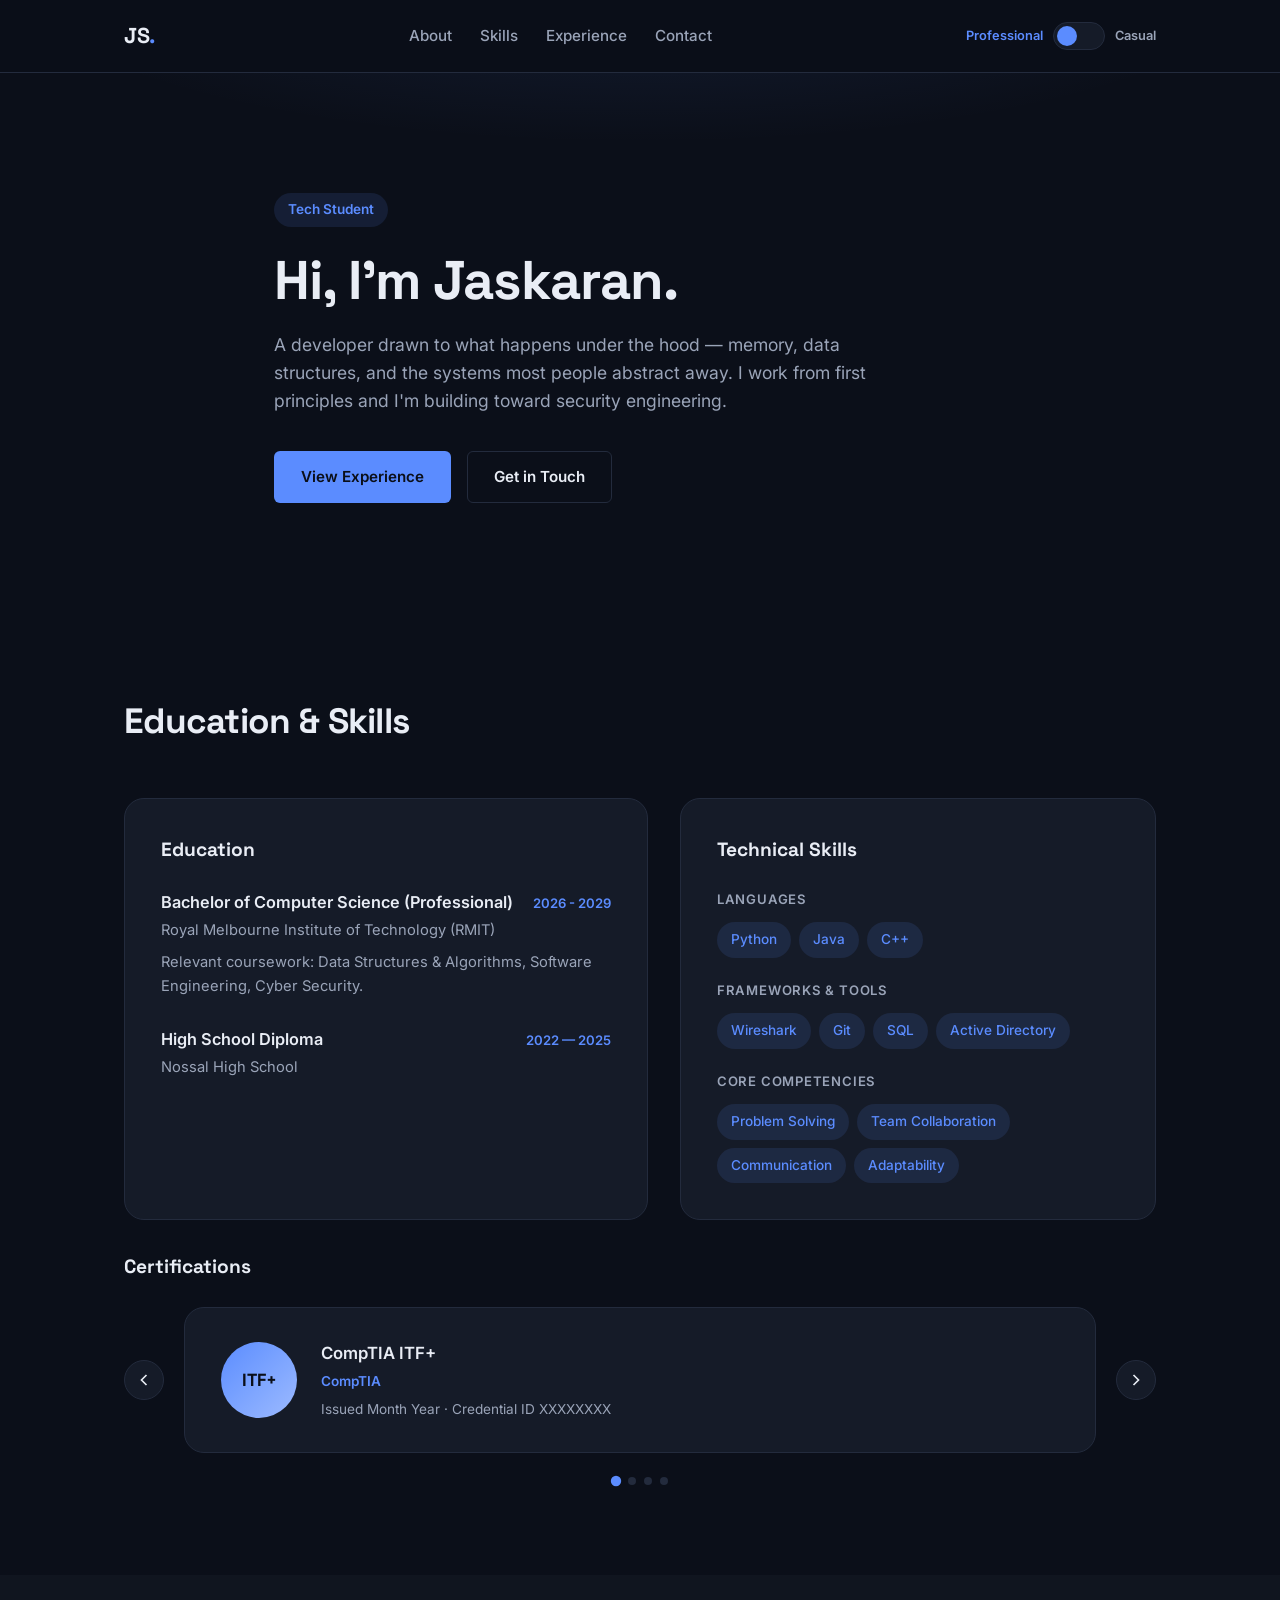
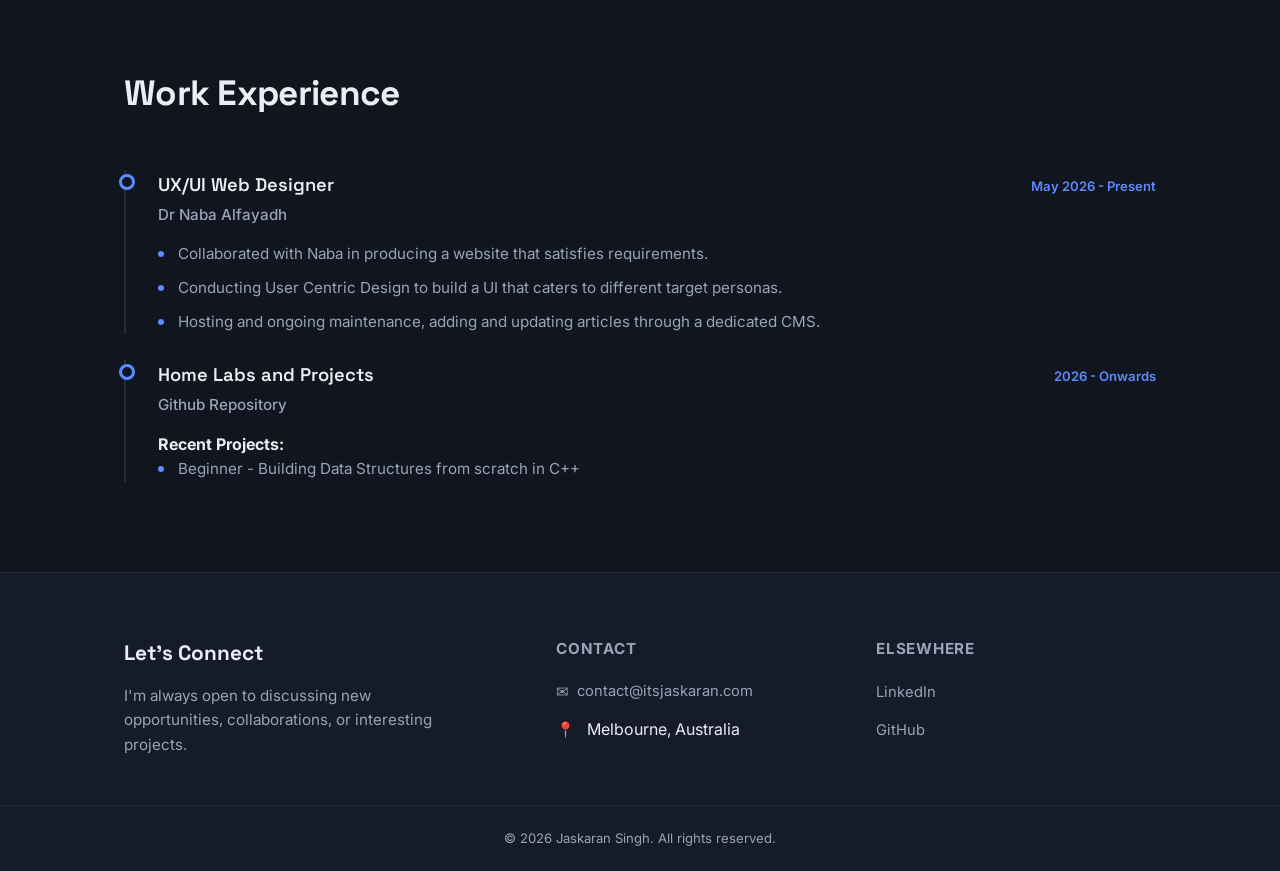
==== index.html @ 4f008334 "Snapshot personalized site content before WordPress/GitHub Pages work Co-Authored-By: Claude Sonnet " ====
<!DOCTYPE html>
<html lang="en">
<head>
  <meta charset="UTF-8" />
  <meta name="viewport" content="width=device-width, initial-scale=1.0" />
  <title>Jaskaran Singh — Resume</title>
  <meta name="description" content="Personal resume website of Jaskaran Singh" />
  <link rel="preconnect" href="https://fonts.googleapis.com" />
  <link href="https://fonts.googleapis.com/css2?family=Space+Grotesk:wght@400;500;600;700&family=Inter:wght@400;500;600;700&display=swap" rel="stylesheet" />
  <link rel="stylesheet" href="styles.css" />
</head>
<body>

  <!-- ===== Header / Nav ===== -->
  <header class="site-header">
    <div class="container header-inner">
      <a href="#top" class="logo">JS<span class="logo-dot">.</span></a>

      <nav class="nav" aria-label="Primary">
        <a href="#about">About</a>
        <a href="#skills">Skills</a>
        <a href="#experience">Experience</a>
        <a href="#contact">Contact</a>
      </nav>

      <a href="casual/index.html" class="site-switch" aria-label="Visit the casual site">
        <span class="site-switch-label">Professional</span>
        <span class="site-switch-visual" aria-hidden="true">
          <span class="site-switch-thumb"></span>
        </span>
        <span class="site-switch-label site-switch-label--muted">Casual</span>
      </a>
    </div>
  </header>

  <!-- Playful nudge toward the casual site switch, only visible at the very top of the page -->
  <a href="casual/index.html" class="top-hint" data-scroll-hint>
    <span class="top-hint-text">(To see what I'm like when I'm not wearing a shirt and tie)</span>
    <svg class="top-hint-arrow" viewBox="0 0 110 80" fill="none" xmlns="http://www.w3.org/2000/svg" aria-hidden="true">
      <path d="M6 70 C 20 72, 34 34, 60 20 C 74 12, 84 10, 100 8" stroke="currentColor" stroke-width="2.5" stroke-linecap="round" stroke-dasharray="1.5 8"/>
      <path d="M84 4 L102 8 L92 24" stroke="currentColor" stroke-width="2.5" stroke-linecap="round" stroke-linejoin="round"/>
    </svg>
  </a>

  <!-- ===== Landing / About Me ===== -->
  <section id="top" class="hero">
    <div class="container hero-inner">
      <p class="eyebrow">Tech Student</p>

      <h1 class="hero-title">Hi, I'm Jaskaran.</h1>

      <p class="hero-subtitle">
        A developer drawn to what happens under the hood — memory, data structures, and the systems most people abstract away. I work from first principles and I'm building toward security engineering.
      </p>

      <div class="hero-actions">
        <a href="#experience" class="btn btn-primary">View Experience</a>
        <a href="#contact" class="btn btn-secondary">Get in Touch</a>
      </div>
    </div>
  </section>

  <!-- ===== Education & Skills ===== -->
  <section id="skills" class="section">
    <div class="container">
      <h2 class="section-title">Education &amp; Skills</h2>

      <div class="edu-skills-grid">
        <!-- Education -->
        <div class="edu-card">
          <h3>Education</h3>

          <div class="edu-item">
            <div class="edu-item-header">
              <h4>Bachelor of Computer Science (Professional)</h4>
              <span class="edu-date">2026 - 2029</span>
            </div>
            <p class="edu-school">Royal Melbourne Institute of Technology (RMIT)</p>
            <p class="edu-desc">
              Relevant coursework: Data Structures & Algorithms, Software Engineering, Cyber Security.
            </p>
          </div>

          <div class="edu-item">
            <div class="edu-item-header">
              <h4>High School Diploma</h4>
              <span class="edu-date">2022 — 2025</span>
            </div>
            <p class="edu-school">Nossal High School</p>
          </div>
        </div>

        <!-- Skills -->
        <div class="skills-card">
          <h3>Technical Skills</h3>

          <div class="skills-group">
            <p class="skills-group-title">Languages</p>
            <div class="tag-list">
              <span class="tag">Python</span>
              <span class="tag">Java</span>
              <span class="tag">C++</span>
            </div>
          </div>

          <div class="skills-group">
            <p class="skills-group-title">Frameworks & Tools</p>
            <div class="tag-list">
              <span class="tag">Wireshark</span>
              <span class="tag">Git</span>
              <span class="tag">SQL</span>
              <span class="tag">Active Directory</span>
            </div>
          </div>

          <div class="skills-group">
            <p class="skills-group-title">Core Competencies</p>
            <div class="tag-list">
              <span class="tag">Problem Solving</span>
              <span class="tag">Team Collaboration</span>
              <span class="tag">Communication</span>
              <span class="tag">Adaptability</span>
            </div>
          </div>
        </div>
      </div>

      <!-- Certifications slideshow -->
      <div class="cert-block">
        <h3 class="cert-heading">Certifications</h3>

        <div class="cert-carousel" data-carousel>
          <button type="button" class="cert-nav cert-nav--prev" data-carousel-prev aria-label="Previous certification">
            <svg viewBox="0 0 24 24" width="20" height="20" fill="none" stroke="currentColor" stroke-width="2"><path d="M15 18l-6-6 6-6"/></svg>
          </button>

          <div class="cert-viewport">
            <ul class="cert-track" data-carousel-track>

              <!-- IT FUNDAMENTALS + -->
              <li class="cert-slide">
                <div class="cert-card">
                  <div class="cert-badge">ITF+</div>
                  <div class="cert-info">
                    <h4>CompTIA ITF+</h4>
                    <p class="cert-issuer">CompTIA</p>
                    <p class="cert-meta">Issued <span>Month Year</span> · Credential ID <span>XXXXXXXX</span></p>
                  </div>
                </div>
              </li>

              <!-- A + -->
              <li class="cert-slide">
                <div class="cert-card">
                  <div class="cert-badge">A+</div>
                  <div class="cert-info">
                    <h4>CompTIA A+ COMING SOON!</h4>
                    <p class="cert-issuer">CompTIA</p>
                    <p class="cert-meta">Issued <span>Month Year</span> · Credential ID <span>XXXXXXXX</span></p>
                  </div>
                </div>
              </li>

              <!-- Network + -->
              <li class="cert-slide">
                <div class="cert-card">
                  <div class="cert-badge">Net+</div>
                  <div class="cert-info">
                    <h4>CompTIA Network+ COMING SOON!</h4>
                    <p class="cert-issuer">CompTIA</p>
                    <p class="cert-meta">Issued <span>Month Year</span> · Credential ID <span>XXXXXXXX</span></p>
                  </div>
                </div>
              </li>

              <!-- Security + -->
              <li class="cert-slide">
                <div class="cert-card">
                  <div class="cert-badge">Sec+</div>
                  <div class="cert-info">
                    <h4>CompTIA Security+ COMING SOON!</h4>
                    <p class="cert-issuer">CompTIA</p>
                    <p class="cert-meta">Issued <span>Month Year</span> · Credential ID <span>XXXXXXXX</span></p>
                  </div>
                </div>
              </li>
            </ul>
          </div>

          <button type="button" class="cert-nav cert-nav--next" data-carousel-next aria-label="Next certification">
            <svg viewBox="0 0 24 24" width="20" height="20" fill="none" stroke="currentColor" stroke-width="2"><path d="M9 18l6-6-6-6"/></svg>
          </button>
        </div>

        <div class="cert-dots" data-carousel-dots></div>
      </div>
    </div>
  </section>

  <!-- ===== Work Experience ===== -->
  <section id="experience" class="section section-alt">
    <div class="container">
      <h2 class="section-title">Work Experience</h2>

      <div class="timeline">
        <div class="timeline-item">
          <div class="timeline-dot"></div>
          <div class="timeline-content">
            <div class="timeline-header">
              <h3>UX/UI Web Designer</h3>
              <span class="timeline-date">May 2026 - Present</span>
            </div>
            <p class="timeline-company">Dr Naba Alfayadh</p>
            <ul class="timeline-list">
              <li>Collaborated with Naba in producing a website that satisfies requirements.</li>
              <li>Conducting User Centric Design to build a UI that caters to different target personas.</li>
              <li>Hosting and ongoing maintenance, adding and updating articles through a dedicated CMS.</li>
            </ul>
          </div>
        </div>
      </div>

      <br>

        <div class="timeline">
          <div class="timeline-item">
            <div class="timeline-dot"></div>
            <div class="timeline-content">
              <div class="timeline-header">
                <h3>Home Labs and Projects</h3>
                <span class="timeline-date">2026 - Onwards</span>
              </div>
              <p class="timeline-company">Github Repository</p>
              <h4>Recent Projects:</h4>
              <ul class="timeline-list">
                <li>Beginner - Building Data Structures from scratch in C++</li>
              </ul>
            </div>
          </div>

      </div>
    </div>
  </section>

  <!-- ===== Footer / Contact ===== -->
  <footer id="contact" class="site-footer">
    <div class="container footer-inner">
      <div class="footer-col">
        <h3>Let's Connect</h3>
        <p>I'm always open to discussing new opportunities, collaborations, or interesting projects.</p>
      </div>

      <div class="footer-col">
        <h4>Contact</h4>
        <ul class="footer-links">
          <li>
            <a href="mailto:contact@itsjaskaran.com">
              <span class="icon" aria-hidden="true">✉</span> contact@itsjaskaran.com
            </a>
          </li>
          <li>
            <span class="icon" aria-hidden="true">📍</span> Melbourne, Australia
          </li>
        </ul>
      </div>

      <div class="footer-col">
        <h4>Elsewhere</h4>
        <ul class="footer-links">
          <li><a href="https://www.linkedin.com/in/jaskaran-singh-013088393/" target="_blank" rel="noopener noreferrer">LinkedIn</a></li>
          <li><a href="https://github.com/Banana912" target="_blank" rel="noopener noreferrer">GitHub</a></li>
        </ul>
      </div>
    </div>

    <div class="footer-bottom">
      <div class="container">
        <p>&copy; <span id="year"></span> Jaskaran Singh. All rights reserved.</p>
      </div>
    </div>
  </footer>

  <script src="script.js"></script>
</body>
</html>
---- styles.css ----
/* ==========================================================================
   Reset & base
   ========================================================================== */
*, *::before, *::after { box-sizing: border-box; }
html { scroll-behavior: smooth; }
body, h1, h2, h3, h4, p, ul { margin: 0; padding: 0; }
ul { list-style: none; }
a { text-decoration: none; color: inherit; }
img { max-width: 100%; display: block; }
button { font: inherit; cursor: pointer; }

/* ==========================================================================
   Theme tokens — professional site
   ========================================================================== */
:root {
  --font-heading: 'Space Grotesk', sans-serif;
  --font-body: 'Inter', sans-serif;

  --bg: #0b0f19;
  --bg-alt: #10151f;
  --surface: #151b28;
  --border: #232b3d;

  --text: #e9edf5;
  --text-muted: #9aa4b8;

  --accent: #5b8cff;
  --accent-soft: rgba(91, 140, 255, 0.12);
  --accent-contrast: #0b0f19;

  --radius-sm: 6px;
  --radius-md: 12px;
  --radius-lg: 20px;

  --shadow: 0 10px 30px rgba(0, 0, 0, 0.35);
  --transition: 400ms cubic-bezier(0.65, 0, 0.35, 1);
}

body {
  background: var(--bg);
  color: var(--text);
  font-family: var(--font-body);
  line-height: 1.6;
  -webkit-font-smoothing: antialiased;
}

.container {
  width: 100%;
  max-width: 1080px;
  margin: 0 auto;
  padding: 0 24px;
}

/* ==========================================================================
   Header
   ========================================================================== */
.site-header {
  position: sticky;
  top: 0;
  z-index: 100;
  background: color-mix(in srgb, var(--bg) 85%, transparent);
  backdrop-filter: blur(10px);
  border-bottom: 1px solid var(--border);
  transition: background var(--transition), border-color var(--transition);
}

.header-inner {
  display: flex;
  align-items: center;
  justify-content: space-between;
  height: 72px;
  gap: 24px;
}

.logo {
  font-family: var(--font-heading);
  font-weight: 700;
  font-size: 1.35rem;
  letter-spacing: -0.02em;
}

.logo-dot { color: var(--accent); }

.nav {
  display: flex;
  gap: 28px;
  font-weight: 500;
  font-size: 0.95rem;
}

.nav a {
  color: var(--text-muted);
  position: relative;
  padding: 6px 0;
  transition: color var(--transition);
}

.nav a:hover { color: var(--text); }

.nav a::after {
  content: "";
  position: absolute;
  left: 0;
  bottom: 0;
  width: 0;
  height: 2px;
  background: var(--accent);
  transition: width 250ms ease;
}

.nav a:hover::after { width: 100%; }

/* ---- Site switch (links out to the casual site) --------------------- */
.site-switch {
  display: flex;
  align-items: center;
  gap: 10px;
  flex-shrink: 0;
}

.site-switch-label {
  font-size: 0.8rem;
  font-weight: 600;
  color: var(--accent);
  white-space: nowrap;
}

.site-switch-label--muted { color: var(--text-muted); }

.site-switch-visual {
  position: relative;
  width: 52px;
  height: 28px;
  border-radius: 999px;
  border: 1px solid var(--border);
  background: var(--surface);
  padding: 3px;
  transition: background 200ms ease, border-color 200ms ease;
}

.site-switch:hover .site-switch-visual { border-color: var(--accent); }

.site-switch-thumb {
  display: block;
  width: 20px;
  height: 20px;
  border-radius: 50%;
  background: var(--accent);
  transition: transform 200ms ease;
}

.site-switch:hover .site-switch-thumb { transform: translateX(4px); }

/* ---- Top-of-page hint (nudges toward the casual site switch) -------- */
.top-hint {
  position: fixed;
  top: 84px;
  left: 65%;
  z-index: 101;
  display: flex;
  align-items: flex-end;
  gap: 8px;
  transform: translate(-42%, -10px);
  color: var(--accent);
  opacity: 0;
  pointer-events: none;
  transition: opacity 300ms ease, transform 300ms ease;
}

.top-hint.is-visible {
  opacity: 1;
  transform: translate(-42%, 0);
  pointer-events: auto;
}

.top-hint-text {
  font-family: var(--font-heading);
  font-style: italic;
  font-weight: 500;
  font-size: 0.85rem;
  line-height: 1.3;
  max-width: 190px;
  color: var(--accent);
  transform: rotate(-2deg);
  transition: color 200ms ease;
}

.top-hint-arrow {
  width: 84px;
  height: 60px;
  flex-shrink: 0;
  color: var(--accent);
  transition: color 200ms ease;
}

.top-hint:hover .top-hint-text,
.top-hint:hover .top-hint-arrow { color: var(--text); }

@media (max-width: 900px) {
  .top-hint { display: none; }
}

/* ==========================================================================
   Hero / About Me
   ========================================================================== */
.hero {
  padding: 120px 0 100px;
  position: relative;
  overflow: hidden;
}

.hero::before {
  content: "";
  position: absolute;
  inset: -20% -10% auto -10%;
  height: 420px;
  background: radial-gradient(60% 60% at 50% 0%, var(--accent-soft), transparent 70%);
  pointer-events: none;
  transition: background var(--transition);
}

.hero-inner {
  position: relative;
  max-width: 780px;
}

.eyebrow {
  display: inline-block;
  font-size: 0.85rem;
  font-weight: 600;
  color: var(--accent);
  background: var(--accent-soft);
  padding: 6px 14px;
  border-radius: 999px;
  margin-bottom: 24px;
}

.hero-title {
  font-family: var(--font-heading);
  font-size: clamp(2.2rem, 5vw, 3.4rem);
  font-weight: 700;
  line-height: 1.1;
  margin-bottom: 20px;
  letter-spacing: -0.02em;
}

.hero-subtitle {
  font-size: 1.1rem;
  color: var(--text-muted);
  max-width: 620px;
  margin-bottom: 36px;
}

.hero-actions {
  display: flex;
  gap: 16px;
  flex-wrap: wrap;
}

.btn {
  display: inline-flex;
  align-items: center;
  gap: 8px;
  padding: 13px 26px;
  border-radius: var(--radius-sm);
  font-weight: 600;
  font-size: 0.95rem;
  transition: transform var(--transition), background var(--transition), color var(--transition), border-color var(--transition);
  border: 1px solid transparent;
}

.btn:hover { transform: translateY(-2px); }

.btn-primary {
  background: var(--accent);
  color: var(--accent-contrast);
}

.btn-secondary {
  background: transparent;
  border-color: var(--border);
  color: var(--text);
}

/* ==========================================================================
   Section shared
   ========================================================================== */
.section { padding: 90px 0; }

.section-alt {
  background: var(--bg-alt);
  transition: background var(--transition);
}

.section-title {
  font-family: var(--font-heading);
  font-size: clamp(1.6rem, 3vw, 2.2rem);
  font-weight: 700;
  letter-spacing: -0.02em;
  margin-bottom: 48px;
}

/* ==========================================================================
   Education & Skills
   ========================================================================== */
.edu-skills-grid {
  display: grid;
  grid-template-columns: 1.1fr 1fr;
  gap: 32px;
}

.edu-card, .skills-card {
  background: var(--surface);
  border: 1px solid var(--border);
  border-radius: var(--radius-lg);
  padding: 36px;
  transition: background var(--transition), border-color var(--transition);
}

.edu-card h3, .skills-card h3 {
  font-family: var(--font-heading);
  font-size: 1.2rem;
  margin-bottom: 24px;
}

.edu-item { margin-bottom: 28px; }
.edu-item:last-child { margin-bottom: 0; }

.edu-item-header {
  display: flex;
  justify-content: space-between;
  align-items: baseline;
  gap: 12px;
  flex-wrap: wrap;
}

.edu-item-header h4 {
  font-size: 1.02rem;
  font-weight: 600;
}

.edu-date {
  font-size: 0.82rem;
  color: var(--accent);
  font-weight: 600;
  white-space: nowrap;
}

.edu-school {
  color: var(--text-muted);
  font-size: 0.92rem;
  margin-top: 4px;
}

.edu-desc {
  font-size: 0.92rem;
  color: var(--text-muted);
  margin-top: 8px;
}

.skills-group { margin-bottom: 22px; }
.skills-group:last-child { margin-bottom: 0; }

.skills-group-title {
  font-size: 0.82rem;
  font-weight: 600;
  text-transform: uppercase;
  letter-spacing: 0.06em;
  color: var(--text-muted);
  margin-bottom: 12px;
}

.tag-list {
  display: flex;
  flex-wrap: wrap;
  gap: 8px;
}

.tag {
  font-size: 0.85rem;
  font-weight: 500;
  padding: 7px 14px;
  border-radius: 999px;
  background: var(--accent-soft);
  color: var(--accent);
  transition: background var(--transition), color var(--transition);
}

/* ==========================================================================
   Certifications carousel
   ========================================================================== */
.cert-block { margin-top: 32px; }

.cert-heading {
  font-family: var(--font-heading);
  font-size: 1.2rem;
  margin-bottom: 20px;
}

.cert-carousel {
  display: flex;
  align-items: center;
  gap: 16px;
}

.cert-viewport {
  flex: 1;
  overflow: hidden;
}

.cert-track {
  display: flex;
  transition: transform 450ms cubic-bezier(0.65, 0, 0.35, 1);
}

.cert-slide {
  flex: 0 0 100%;
  min-width: 0;
  padding: 4px;
}

.cert-card {
  display: flex;
  align-items: center;
  gap: 24px;
  background: var(--surface);
  border: 1px solid var(--border);
  border-radius: var(--radius-lg);
  padding: 32px 36px;
}

.cert-badge {
  flex-shrink: 0;
  width: 76px;
  height: 76px;
  border-radius: 50%;
  display: flex;
  align-items: center;
  justify-content: center;
  font-family: var(--font-heading);
  font-weight: 700;
  font-size: 1.1rem;
  color: var(--accent-contrast);
  background: linear-gradient(135deg, var(--accent), color-mix(in srgb, var(--accent) 60%, white));
}

.cert-info h4 {
  font-size: 1.05rem;
  font-weight: 600;
  margin-bottom: 4px;
}

.cert-issuer {
  color: var(--accent);
  font-size: 0.85rem;
  font-weight: 600;
  margin-bottom: 6px;
}

.cert-meta {
  color: var(--text-muted);
  font-size: 0.85rem;
}

.cert-nav {
  flex-shrink: 0;
  width: 40px;
  height: 40px;
  border-radius: 50%;
  border: 1px solid var(--border);
  background: var(--surface);
  color: var(--text);
  display: flex;
  align-items: center;
  justify-content: center;
  transition: border-color 200ms ease, color 200ms ease, transform 200ms ease;
}

.cert-nav:hover {
  border-color: var(--accent);
  color: var(--accent);
  transform: translateY(-1px);
}

.cert-dots {
  display: flex;
  justify-content: center;
  gap: 8px;
  margin-top: 20px;
}

.cert-dot {
  width: 8px;
  height: 8px;
  border-radius: 50%;
  background: var(--border);
  border: none;
  padding: 0;
  transition: background 200ms ease, transform 200ms ease;
}

.cert-dot[aria-current="true"] {
  background: var(--accent);
  transform: scale(1.3);
}

/* ==========================================================================
   Work Experience — timeline
   ========================================================================== */
.timeline {
  position: relative;
  padding-left: 32px;
  border-left: 2px solid var(--border);
  transition: border-color var(--transition);
}

.timeline-item {
  position: relative;
  padding-bottom: 48px;
}

.timeline-item:last-child { padding-bottom: 0; }

.timeline-dot {
  position: absolute;
  left: -39px;
  top: 4px;
  width: 16px;
  height: 16px;
  border-radius: 50%;
  background: var(--bg-alt);
  border: 3px solid var(--accent);
  transition: background var(--transition), border-color var(--transition);
}

.timeline-header {
  display: flex;
  justify-content: space-between;
  align-items: baseline;
  gap: 12px;
  flex-wrap: wrap;
}

.timeline-header h3 {
  font-family: var(--font-heading);
  font-size: 1.15rem;
  font-weight: 600;
}

.timeline-date {
  font-size: 0.82rem;
  font-weight: 600;
  color: var(--accent);
  white-space: nowrap;
}

.timeline-company {
  color: var(--text-muted);
  font-weight: 500;
  font-size: 0.95rem;
  margin-top: 4px;
  margin-bottom: 14px;
}

.timeline-list li {
  position: relative;
  padding-left: 20px;
  font-size: 0.95rem;
  color: var(--text-muted);
  margin-bottom: 10px;
}

.timeline-list li:last-child { margin-bottom: 0; }

.timeline-list li::before {
  content: "";
  position: absolute;
  left: 0;
  top: 9px;
  width: 6px;
  height: 6px;
  border-radius: 50%;
  background: var(--accent);
}

/* ==========================================================================
   Footer
   ========================================================================== */
.site-footer {
  background: var(--surface);
  border-top: 1px solid var(--border);
  transition: background var(--transition), border-color var(--transition);
}

.footer-inner {
  display: grid;
  grid-template-columns: 1.4fr 1fr 1fr;
  gap: 40px;
  padding: 64px 24px 48px;
}

.footer-col h3 {
  font-family: var(--font-heading);
  font-size: 1.3rem;
  margin-bottom: 14px;
}

.footer-col h4 {
  font-size: 0.95rem;
  font-weight: 700;
  margin-bottom: 18px;
  text-transform: uppercase;
  letter-spacing: 0.05em;
  color: var(--text-muted);
}

.footer-col p {
  color: var(--text-muted);
  font-size: 0.95rem;
  max-width: 340px;
}

.footer-links li { margin-bottom: 12px; }
.footer-links li:last-child { margin-bottom: 0; }

.footer-links a {
  display: inline-flex;
  align-items: center;
  gap: 8px;
  color: var(--text-muted);
  font-size: 0.92rem;
  transition: color var(--transition);
}

.footer-links a:hover { color: var(--accent); }

.footer-links .icon { font-size: 0.95rem; }
.footer-links li > .icon { margin-right: 8px; }

.footer-bottom {
  border-top: 1px solid var(--border);
  padding: 22px 0;
  transition: border-color var(--transition);
}

.footer-bottom p {
  font-size: 0.82rem;
  color: var(--text-muted);
  text-align: center;
}

/* ==========================================================================
   Responsive
   ========================================================================== */
@media (max-width: 860px) {
  .edu-skills-grid { grid-template-columns: 1fr; }
  .footer-inner { grid-template-columns: 1fr; gap: 32px; }
}

@media (max-width: 720px) {
  .nav { display: none; }
  .header-inner { justify-content: space-between; }
  .hero { padding: 90px 0 70px; }
  .section { padding: 64px 0; }
}

@media (max-width: 560px) {
  .cert-card { flex-direction: column; text-align: center; padding: 28px 20px; }
}

@media (max-width: 480px) {
  .site-switch-label { display: none; }
}
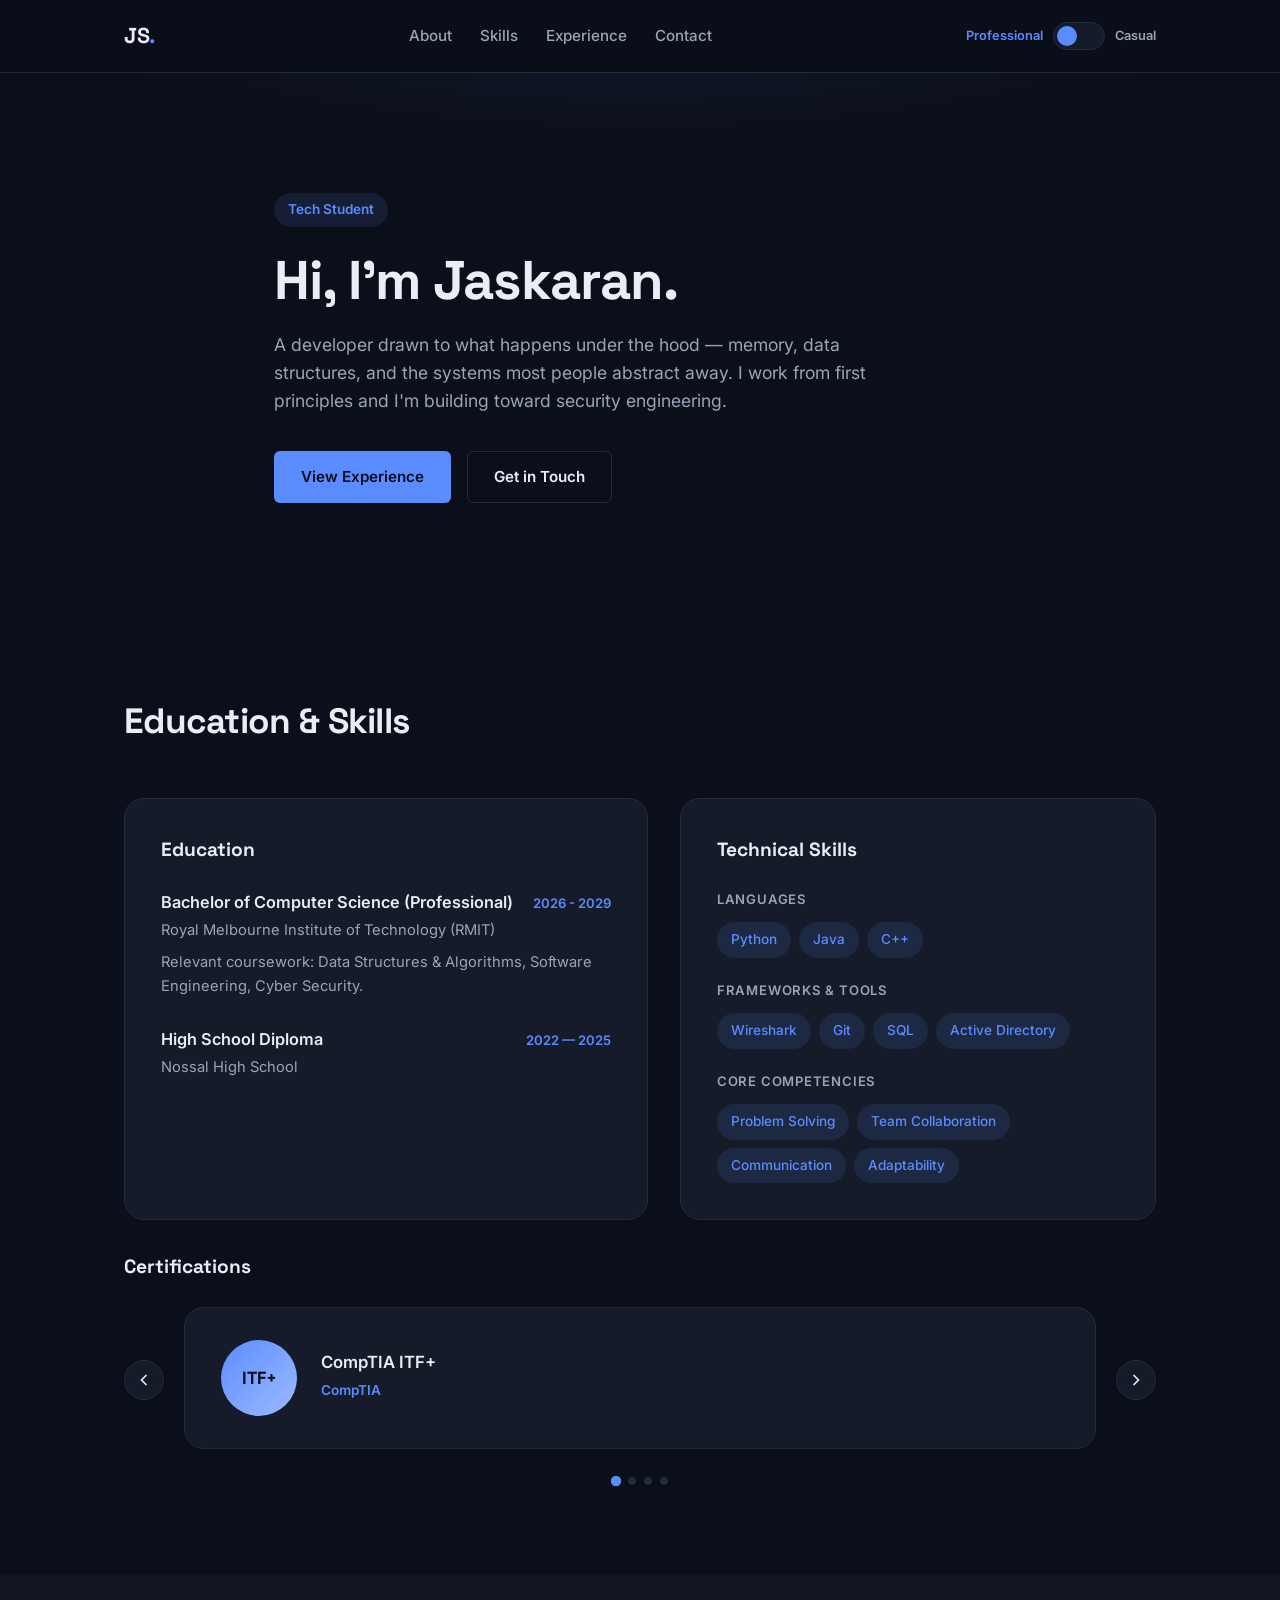
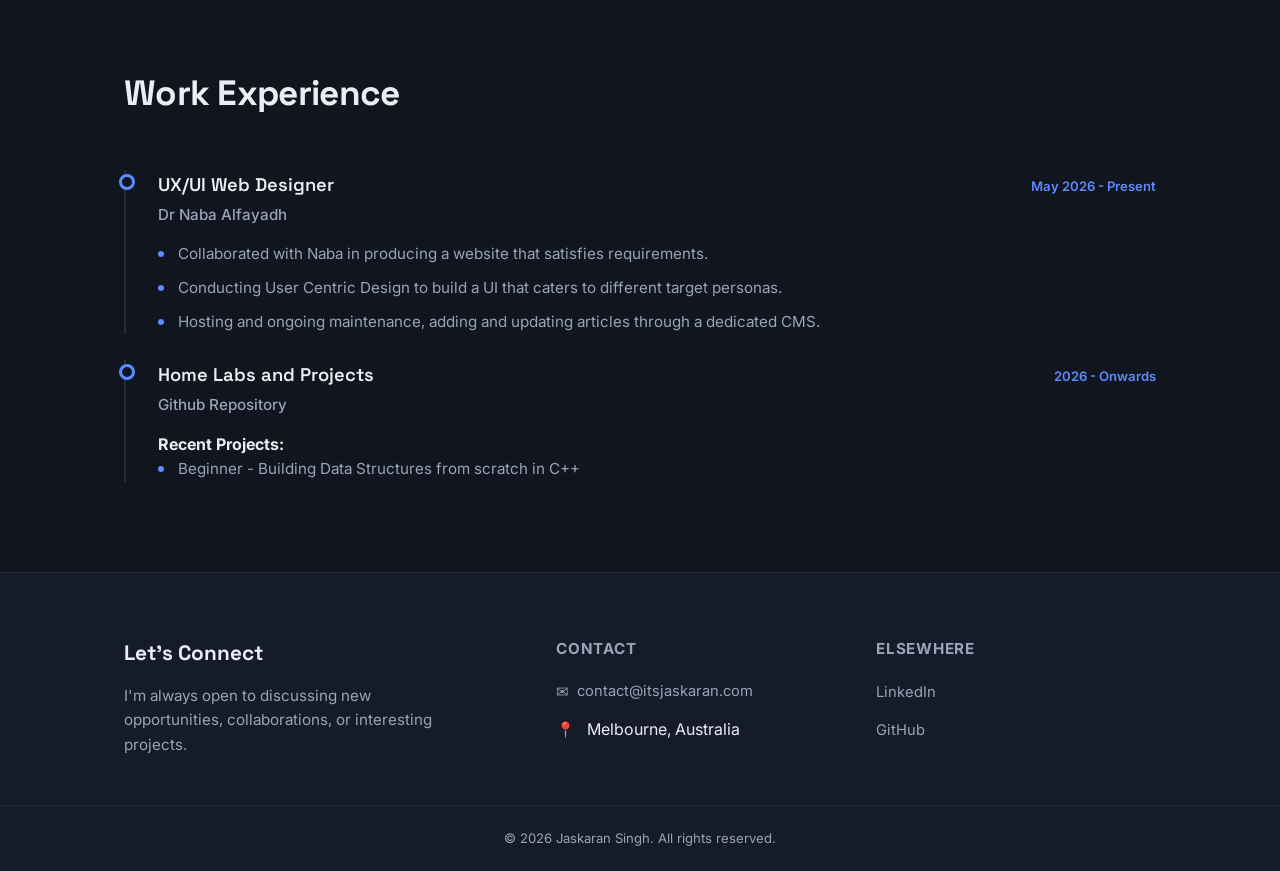
==== commit 9034d363: "Fix ITF+ cert" ====
--- a/index.html
+++ b/index.html
@@ -144,7 +144,6 @@
                   <div class="cert-info">
                     <h4>CompTIA ITF+</h4>
                     <p class="cert-issuer">CompTIA</p>
-                    <p class="cert-meta">Issued <span>Month Year</span> · Credential ID <span>XXXXXXXX</span></p>
                   </div>
                 </div>
               </li>
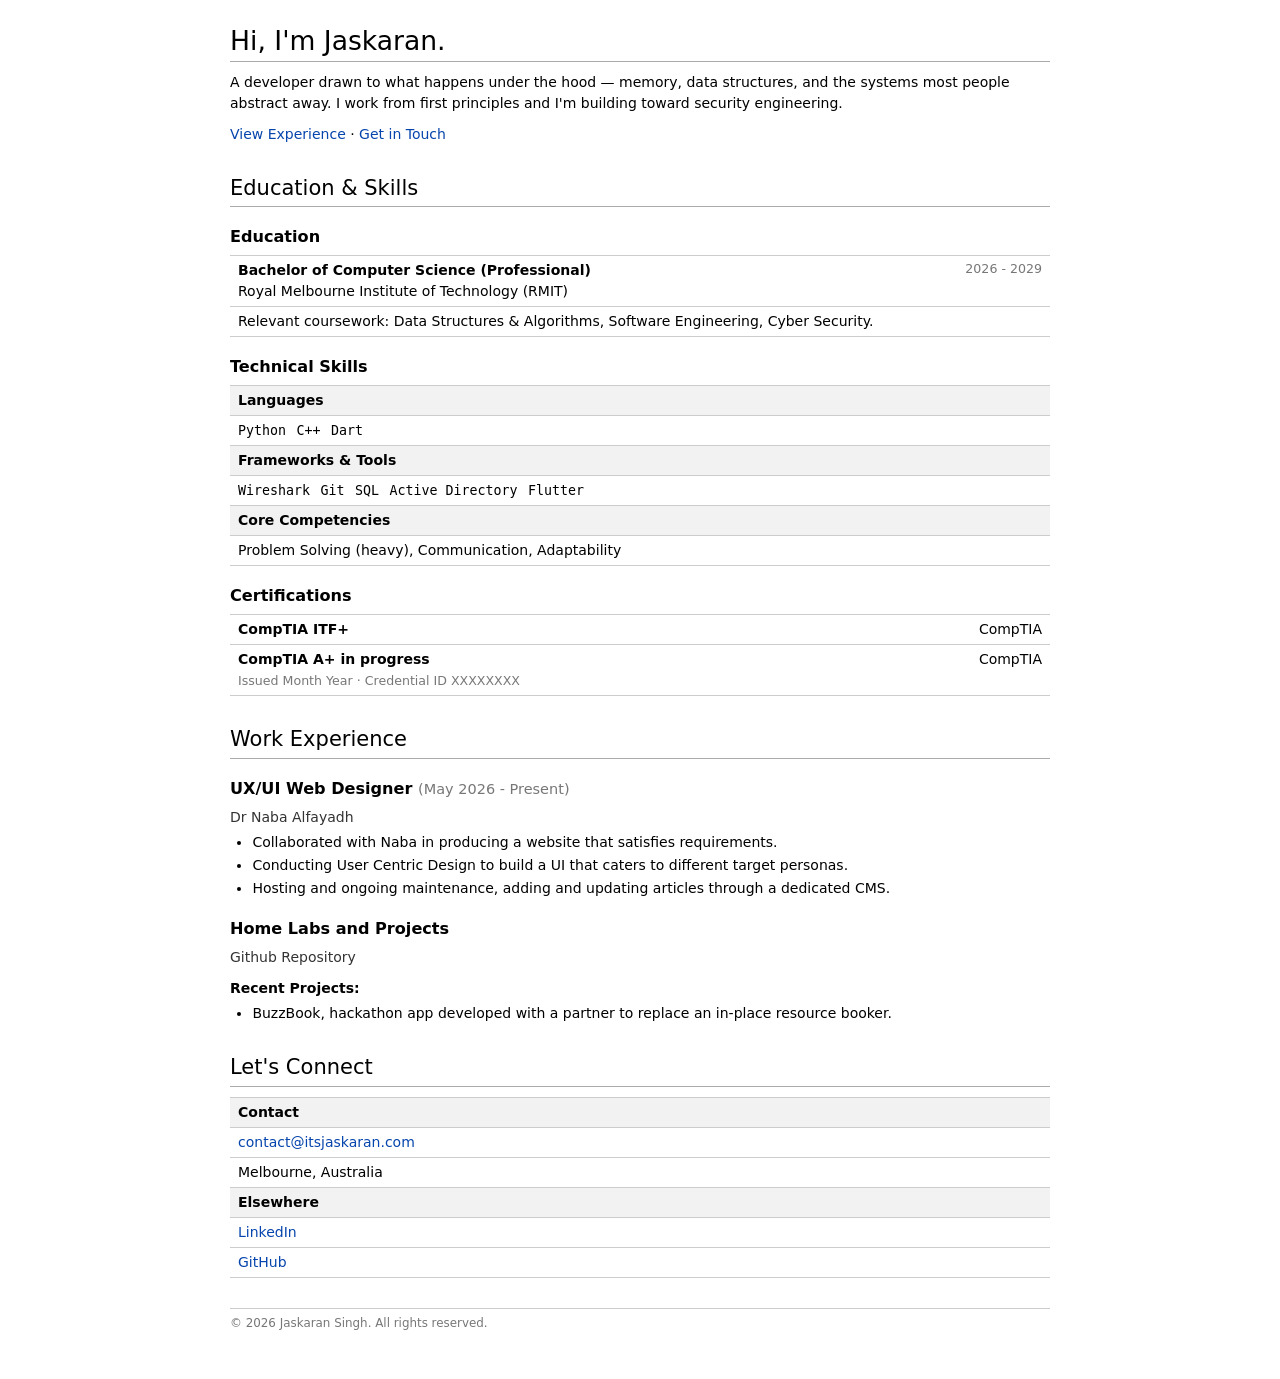
==== commit 71f3f42d: "Simplified Drastically, no ai." ====
--- a/index.html
+++ b/index.html
@@ -5,280 +5,121 @@
   <meta name="viewport" content="width=device-width, initial-scale=1.0" />
   <title>Jaskaran Singh — Resume</title>
   <meta name="description" content="Personal resume website of Jaskaran Singh" />
-  <link rel="preconnect" href="https://fonts.googleapis.com" />
-  <link href="https://fonts.googleapis.com/css2?family=Space+Grotesk:wght@400;500;600;700&family=Inter:wght@400;500;600;700&display=swap" rel="stylesheet" />
   <link rel="stylesheet" href="styles.css" />
 </head>
 <body>
-
-  <!-- ===== Header / Nav ===== -->
-  <header class="site-header">
-    <div class="container header-inner">
-      <a href="#top" class="logo">JS<span class="logo-dot">.</span></a>
-
-      <nav class="nav" aria-label="Primary">
-        <a href="#about">About</a>
-        <a href="#skills">Skills</a>
-        <a href="#experience">Experience</a>
-        <a href="#contact">Contact</a>
-      </nav>
-
-      <a href="casual/index.html" class="site-switch" aria-label="Visit the casual site">
-        <span class="site-switch-label">Professional</span>
-        <span class="site-switch-visual" aria-hidden="true">
-          <span class="site-switch-thumb"></span>
-        </span>
-        <span class="site-switch-label site-switch-label--muted">Casual</span>
-      </a>
-    </div>
-  </header>
-
-  <!-- Playful nudge toward the casual site switch, only visible at the very top of the page -->
-  <a href="casual/index.html" class="top-hint" data-scroll-hint>
-    <span class="top-hint-text">(To see what I'm like when I'm not wearing a shirt and tie)</span>
-    <svg class="top-hint-arrow" viewBox="0 0 110 80" fill="none" xmlns="http://www.w3.org/2000/svg" aria-hidden="true">
-      <path d="M6 70 C 20 72, 34 34, 60 20 C 74 12, 84 10, 100 8" stroke="currentColor" stroke-width="2.5" stroke-linecap="round" stroke-dasharray="1.5 8"/>
-      <path d="M84 4 L102 8 L92 24" stroke="currentColor" stroke-width="2.5" stroke-linecap="round" stroke-linejoin="round"/>
-    </svg>
-  </a>
+<div class="page">
 
   <!-- ===== Landing / About Me ===== -->
-  <section id="top" class="hero">
-    <div class="container hero-inner">
-      <p class="eyebrow">Tech Student</p>
+  <section id="top">
+    <h1>Hi, I'm Jaskaran.</h1>
 
-      <h1 class="hero-title">Hi, I'm Jaskaran.</h1>
+    <p>
+      A developer drawn to what happens under the hood — memory, data structures, and the systems most people abstract away. I work from first principles and I'm building toward security engineering.
+    </p>
 
-      <p class="hero-subtitle">
-        A developer drawn to what happens under the hood — memory, data structures, and the systems most people abstract away. I work from first principles and I'm building toward security engineering.
-      </p>
-
-      <div class="hero-actions">
-        <a href="#experience" class="btn btn-primary">View Experience</a>
-        <a href="#contact" class="btn btn-secondary">Get in Touch</a>
-      </div>
-    </div>
+    <p class="links">
+      <a href="#experience">View Experience</a> · <a href="#contact">Get in Touch</a>
+    </p>
   </section>
 
   <!-- ===== Education & Skills ===== -->
-  <section id="skills" class="section">
-    <div class="container">
-      <h2 class="section-title">Education &amp; Skills</h2>
+  <section id="skills">
+    <h2>Education &amp; Skills</h2>
 
-      <div class="edu-skills-grid">
-        <!-- Education -->
-        <div class="edu-card">
-          <h3>Education</h3>
+    <h3>Education</h3>
+    <table class="dsc">
+      <tr>
+        <td>
+          <b>Bachelor of Computer Science (Professional)</b><br />
+          Royal Melbourne Institute of Technology (RMIT)
+        </td>
+        <td class="mark">2026 - 2029</td>
+      </tr>
+      <tr>
+        <td colspan="2">Relevant coursework: Data Structures &amp; Algorithms, Software Engineering, Cyber Security.</td>
+      </tr>
+    </table>
 
-          <div class="edu-item">
-            <div class="edu-item-header">
-              <h4>Bachelor of Computer Science (Professional)</h4>
-              <span class="edu-date">2026 - 2029</span>
-            </div>
-            <p class="edu-school">Royal Melbourne Institute of Technology (RMIT)</p>
-            <p class="edu-desc">
-              Relevant coursework: Data Structures & Algorithms, Software Engineering, Cyber Security.
-            </p>
-          </div>
+    <h3>Technical Skills</h3>
+    <table class="dsc">
+      <tr class="dsc-hitem"><td colspan="2">Languages</td></tr>
+      <tr><td colspan="2"><code>Python</code> <code>C++</code> <code>Dart</code></td></tr>
+      <tr class="dsc-hitem"><td colspan="2">Frameworks &amp; Tools</td></tr>
+      <tr><td colspan="2"><code>Wireshark</code> <code>Git</code> <code>SQL</code> <code>Active Directory</code> <code>Flutter</code></td></tr>
+      <tr class="dsc-hitem"><td colspan="2">Core Competencies</td></tr>
+      <tr><td colspan="2">Problem Solving (heavy), Communication, Adaptability</td></tr>
+    </table>
 
-          <div class="edu-item">
-            <div class="edu-item-header">
-              <h4>High School Diploma</h4>
-              <span class="edu-date">2022 — 2025</span>
-            </div>
-            <p class="edu-school">Nossal High School</p>
-          </div>
-        </div>
-
-        <!-- Skills -->
-        <div class="skills-card">
-          <h3>Technical Skills</h3>
-
-          <div class="skills-group">
-            <p class="skills-group-title">Languages</p>
-            <div class="tag-list">
-              <span class="tag">Python</span>
-              <span class="tag">Java</span>
-              <span class="tag">C++</span>
-            </div>
-          </div>
-
-          <div class="skills-group">
-            <p class="skills-group-title">Frameworks & Tools</p>
-            <div class="tag-list">
-              <span class="tag">Wireshark</span>
-              <span class="tag">Git</span>
-              <span class="tag">SQL</span>
-              <span class="tag">Active Directory</span>
-            </div>
-          </div>
-
-          <div class="skills-group">
-            <p class="skills-group-title">Core Competencies</p>
-            <div class="tag-list">
-              <span class="tag">Problem Solving</span>
-              <span class="tag">Team Collaboration</span>
-              <span class="tag">Communication</span>
-              <span class="tag">Adaptability</span>
-            </div>
-          </div>
-        </div>
-      </div>
-
-      <!-- Certifications slideshow -->
-      <div class="cert-block">
-        <h3 class="cert-heading">Certifications</h3>
-
-        <div class="cert-carousel" data-carousel>
-          <button type="button" class="cert-nav cert-nav--prev" data-carousel-prev aria-label="Previous certification">
-            <svg viewBox="0 0 24 24" width="20" height="20" fill="none" stroke="currentColor" stroke-width="2"><path d="M15 18l-6-6 6-6"/></svg>
-          </button>
-
-          <div class="cert-viewport">
-            <ul class="cert-track" data-carousel-track>
-
-              <!-- IT FUNDAMENTALS + -->
-              <li class="cert-slide">
-                <div class="cert-card">
-                  <div class="cert-badge">ITF+</div>
-                  <div class="cert-info">
-                    <h4>CompTIA ITF+</h4>
-                    <p class="cert-issuer">CompTIA</p>
-                  </div>
-                </div>
-              </li>
-
-              <!-- A + -->
-              <li class="cert-slide">
-                <div class="cert-card">
-                  <div class="cert-badge">A+</div>
-                  <div class="cert-info">
-                    <h4>CompTIA A+ COMING SOON!</h4>
-                    <p class="cert-issuer">CompTIA</p>
-                    <p class="cert-meta">Issued <span>Month Year</span> · Credential ID <span>XXXXXXXX</span></p>
-                  </div>
-                </div>
-              </li>
-
-              <!-- Network + -->
-              <li class="cert-slide">
-                <div class="cert-card">
-                  <div class="cert-badge">Net+</div>
-                  <div class="cert-info">
-                    <h4>CompTIA Network+ COMING SOON!</h4>
-                    <p class="cert-issuer">CompTIA</p>
-                    <p class="cert-meta">Issued <span>Month Year</span> · Credential ID <span>XXXXXXXX</span></p>
-                  </div>
-                </div>
-              </li>
-
-              <!-- Security + -->
-              <li class="cert-slide">
-                <div class="cert-card">
-                  <div class="cert-badge">Sec+</div>
-                  <div class="cert-info">
-                    <h4>CompTIA Security+ COMING SOON!</h4>
-                    <p class="cert-issuer">CompTIA</p>
-                    <p class="cert-meta">Issued <span>Month Year</span> · Credential ID <span>XXXXXXXX</span></p>
-                  </div>
-                </div>
-              </li>
-            </ul>
-          </div>
-
-          <button type="button" class="cert-nav cert-nav--next" data-carousel-next aria-label="Next certification">
-            <svg viewBox="0 0 24 24" width="20" height="20" fill="none" stroke="currentColor" stroke-width="2"><path d="M9 18l6-6-6-6"/></svg>
-          </button>
-        </div>
-
-        <div class="cert-dots" data-carousel-dots></div>
-      </div>
-    </div>
+    <h3>Certifications</h3>
+    <table class="dsc">
+      <tr>
+        <td><b>CompTIA ITF+</b></td>
+        <td>CompTIA</td>
+      </tr>
+      <tr>
+        <td>
+          <b>CompTIA A+ in progress</b><br />
+          <span class="mark">Issued Month Year · Credential ID XXXXXXXX</span>
+        </td>
+        <td>CompTIA</td>
+      </tr>
+      <!--
+      <tr>
+        <td>
+          <b>CompTIA Network+ COMING SOON!</b><br />
+          <span class="mark">Issued Month Year · Credential ID XXXXXXXX</span>
+        </td>
+        <td>CompTIA</td>
+      </tr>
+      <tr>
+        <td>
+          <b>CompTIA Security+ COMING SOON!</b><br />
+          <span class="mark">Issued Month Year · Credential ID XXXXXXXX</span>
+        </td>
+        <td>CompTIA</td>
+      </tr>
+      -->
+    </table>
   </section>
 
   <!-- ===== Work Experience ===== -->
-  <section id="experience" class="section section-alt">
-    <div class="container">
-      <h2 class="section-title">Work Experience</h2>
+  <section id="experience">
+    <h2>Work Experience</h2>
 
-      <div class="timeline">
-        <div class="timeline-item">
-          <div class="timeline-dot"></div>
-          <div class="timeline-content">
-            <div class="timeline-header">
-              <h3>UX/UI Web Designer</h3>
-              <span class="timeline-date">May 2026 - Present</span>
-            </div>
-            <p class="timeline-company">Dr Naba Alfayadh</p>
-            <ul class="timeline-list">
-              <li>Collaborated with Naba in producing a website that satisfies requirements.</li>
-              <li>Conducting User Centric Design to build a UI that caters to different target personas.</li>
-              <li>Hosting and ongoing maintenance, adding and updating articles through a dedicated CMS.</li>
-            </ul>
-          </div>
-        </div>
-      </div>
+    <h3>UX/UI Web Designer <span class="mark">(May 2026 - Present)</span></h3>
+    <p class="sub">Dr Naba Alfayadh</p>
+    <ul>
+      <li>Collaborated with Naba in producing a website that satisfies requirements.</li>
+      <li>Conducting User Centric Design to build a UI that caters to different target personas.</li>
+      <li>Hosting and ongoing maintenance, adding and updating articles through a dedicated CMS.</li>
+    </ul>
 
-      <br>
-
-        <div class="timeline">
-          <div class="timeline-item">
-            <div class="timeline-dot"></div>
-            <div class="timeline-content">
-              <div class="timeline-header">
-                <h3>Home Labs and Projects</h3>
-                <span class="timeline-date">2026 - Onwards</span>
-              </div>
-              <p class="timeline-company">Github Repository</p>
-              <h4>Recent Projects:</h4>
-              <ul class="timeline-list">
-                <li>Beginner - Building Data Structures from scratch in C++</li>
-              </ul>
-            </div>
-          </div>
-
-      </div>
-    </div>
+    <h3>Home Labs and Projects</h3>
+    <p class="sub">Github Repository</p>
+    <h4>Recent Projects:</h4>
+    <ul>
+      <li>BuzzBook, hackathon app developed with a partner to replace an in-place resource booker.</li>
+    </ul>
   </section>
 
   <!-- ===== Footer / Contact ===== -->
-  <footer id="contact" class="site-footer">
-    <div class="container footer-inner">
-      <div class="footer-col">
-        <h3>Let's Connect</h3>
-        <p>I'm always open to discussing new opportunities, collaborations, or interesting projects.</p>
-      </div>
+  <footer id="contact">
+    <h2>Let's Connect</h2>
 
-      <div class="footer-col">
-        <h4>Contact</h4>
-        <ul class="footer-links">
-          <li>
-            <a href="mailto:contact@itsjaskaran.com">
-              <span class="icon" aria-hidden="true">✉</span> contact@itsjaskaran.com
-            </a>
-          </li>
-          <li>
-            <span class="icon" aria-hidden="true">📍</span> Melbourne, Australia
-          </li>
-        </ul>
-      </div>
+    <table class="dsc">
+      <tr class="dsc-hitem"><td colspan="2">Contact</td></tr>
+      <tr><td colspan="2"><a href="mailto:contact@itsjaskaran.com">contact@itsjaskaran.com</a></td></tr>
+      <tr><td colspan="2">Melbourne, Australia</td></tr>
+      <tr class="dsc-hitem"><td colspan="2">Elsewhere</td></tr>
+      <tr><td colspan="2"><a href="https://www.linkedin.com/in/jaskaran-singh-013088393/" target="_blank" rel="noopener noreferrer">LinkedIn</a></td></tr>
+      <tr><td colspan="2"><a href="https://github.com/Banana912" target="_blank" rel="noopener noreferrer">GitHub</a></td></tr>
+    </table>
 
-      <div class="footer-col">
-        <h4>Elsewhere</h4>
-        <ul class="footer-links">
-          <li><a href="https://www.linkedin.com/in/jaskaran-singh-013088393/" target="_blank" rel="noopener noreferrer">LinkedIn</a></li>
-          <li><a href="https://github.com/Banana912" target="_blank" rel="noopener noreferrer">GitHub</a></li>
-        </ul>
-      </div>
-    </div>
-
-    <div class="footer-bottom">
-      <div class="container">
-        <p>&copy; <span id="year"></span> Jaskaran Singh. All rights reserved.</p>
-      </div>
-    </div>
+    <p class="footnote">&copy; <span id="year"></span> Jaskaran Singh. All rights reserved.</p>
   </footer>
 
-  <script src="script.js"></script>
+</div>
+<script>document.getElementById('year').textContent = new Date().getFullYear();</script>
 </body>
-</html>
+</html>
--- a/styles.css
+++ b/styles.css
@@ -1,673 +1,107 @@
-/* ==========================================================================
-   Reset & base
-   ========================================================================== */
-*, *::before, *::after { box-sizing: border-box; }
-html { scroll-behavior: smooth; }
-body, h1, h2, h3, h4, p, ul { margin: 0; padding: 0; }
-ul { list-style: none; }
-a { text-decoration: none; color: inherit; }
-img { max-width: 100%; display: block; }
-button { font: inherit; cursor: pointer; }
+/* Reference-manual theme (cppreference / MediaWiki style) */
 
-/* ==========================================================================
-   Theme tokens — professional site
-   ========================================================================== */
-:root {
-  --font-heading: 'Space Grotesk', sans-serif;
-  --font-body: 'Inter', sans-serif;
-
-  --bg: #0b0f19;
-  --bg-alt: #10151f;
-  --surface: #151b28;
-  --border: #232b3d;
-
-  --text: #e9edf5;
-  --text-muted: #9aa4b8;
-
-  --accent: #5b8cff;
-  --accent-soft: rgba(91, 140, 255, 0.12);
-  --accent-contrast: #0b0f19;
-
-  --radius-sm: 6px;
-  --radius-md: 12px;
-  --radius-lg: 20px;
-
-  --shadow: 0 10px 30px rgba(0, 0, 0, 0.35);
-  --transition: 400ms cubic-bezier(0.65, 0, 0.35, 1);
+body {
+  margin: 0;
+  background: #fff;
+  color: #000;
+  font-family: "DejaVu Sans", "Bitstream Vera Sans", Verdana, Arial, sans-serif;
+  font-size: 14px;
+  line-height: 1.5;
 }
 
-body {
-  background: var(--bg);
-  color: var(--text);
-  font-family: var(--font-body);
-  line-height: 1.6;
-  -webkit-font-smoothing: antialiased;
+.page {
+  max-width: 820px;
+  margin: 0 auto;
+  padding: 24px 20px 40px;
 }
 
-.container {
-  width: 100%;
-  max-width: 1080px;
-  margin: 0 auto;
-  padding: 0 24px;
+a { color: #0645ad; text-decoration: none; }
+a:visited { color: #0b0080; }
+a:hover { text-decoration: underline; }
+
+h1, h2, h3, h4 { color: #000; font-weight: normal; margin: 0; }
+
+h1 {
+  font-size: 1.9em;
+  line-height: 1.3;
+  padding-bottom: 2px;
+  margin-bottom: 10px;
+  border-bottom: 1px solid #aaa;
 }
 
-/* ==========================================================================
-   Header
-   ========================================================================== */
-.site-header {
-  position: sticky;
-  top: 0;
-  z-index: 100;
-  background: color-mix(in srgb, var(--bg) 85%, transparent);
-  backdrop-filter: blur(10px);
-  border-bottom: 1px solid var(--border);
-  transition: background var(--transition), border-color var(--transition);
+h2 {
+  font-size: 1.5em;
+  padding-bottom: 2px;
+  margin: 28px 0 10px;
+  border-bottom: 1px solid #aaa;
 }
 
-.header-inner {
-  display: flex;
-  align-items: center;
-  justify-content: space-between;
-  height: 72px;
-  gap: 24px;
+h3 {
+  font-size: 1.15em;
+  font-weight: bold;
+  margin: 18px 0 6px;
 }
 
-.logo {
-  font-family: var(--font-heading);
-  font-weight: 700;
-  font-size: 1.35rem;
-  letter-spacing: -0.02em;
+h4 {
+  font-size: 1em;
+  font-weight: bold;
+  margin: 10px 0 4px;
 }
 
-.logo-dot { color: var(--accent); }
+p { margin: 6px 0; }
 
-.nav {
-  display: flex;
-  gap: 28px;
-  font-weight: 500;
-  font-size: 0.95rem;
+ul { margin: 4px 0 8px; padding-left: 1.6em; }
+li { margin: 2px 0; }
+
+code {
+  font-family: "DejaVu Sans Mono", Consolas, Menlo, monospace;
+  font-size: 0.95em;
+  margin-right: 6px;
 }
 
-.nav a {
-  color: var(--text-muted);
-  position: relative;
-  padding: 6px 0;
-  transition: color var(--transition);
-}
+.links { margin-top: 10px; }
 
-.nav a:hover { color: var(--text); }
+.sub { margin: 0 0 4px; color: #333; }
 
-.nav a::after {
-  content: "";
-  position: absolute;
-  left: 0;
-  bottom: 0;
-  width: 0;
-  height: 2px;
-  background: var(--accent);
-  transition: width 250ms ease;
-}
-
-.nav a:hover::after { width: 100%; }
-
-/* ---- Site switch (links out to the casual site) --------------------- */
-.site-switch {
-  display: flex;
-  align-items: center;
-  gap: 10px;
-  flex-shrink: 0;
-}
-
-.site-switch-label {
-  font-size: 0.8rem;
-  font-weight: 600;
-  color: var(--accent);
+/* grey annotation, like "(since C++11)" */
+.mark {
+  color: #777;
+  font-size: 0.9em;
+  font-weight: normal;
   white-space: nowrap;
 }
 
-.site-switch-label--muted { color: var(--text-muted); }
+/* description tables */
+table.dsc {
+  width: 100%;
+  border-collapse: collapse;
+  margin: 6px 0 10px;
+}
+table.dsc td {
+  border-top: 1px solid #ccc;
+  border-bottom: 1px solid #ccc;
+  padding: 4px 8px;
+  vertical-align: top;
+}
+table.dsc td.mark,
+table.dsc td:last-child:not([colspan]) { text-align: right; }
 
-.site-switch-visual {
-  position: relative;
-  width: 52px;
-  height: 28px;
-  border-radius: 999px;
-  border: 1px solid var(--border);
-  background: var(--surface);
-  padding: 3px;
-  transition: background 200ms ease, border-color 200ms ease;
+.dsc-hitem td {
+  background: #f2f2f2;
+  font-weight: bold;
 }
 
-.site-switch:hover .site-switch-visual { border-color: var(--accent); }
-
-.site-switch-thumb {
-  display: block;
-  width: 20px;
-  height: 20px;
-  border-radius: 50%;
-  background: var(--accent);
-  transition: transform 200ms ease;
-}
-
-.site-switch:hover .site-switch-thumb { transform: translateX(4px); }
-
-/* ---- Top-of-page hint (nudges toward the casual site switch) -------- */
-.top-hint {
-  position: fixed;
-  top: 84px;
-  left: 65%;
-  z-index: 101;
-  display: flex;
-  align-items: flex-end;
-  gap: 8px;
-  transform: translate(-42%, -10px);
-  color: var(--accent);
-  opacity: 0;
-  pointer-events: none;
-  transition: opacity 300ms ease, transform 300ms ease;
-}
-
-.top-hint.is-visible {
-  opacity: 1;
-  transform: translate(-42%, 0);
-  pointer-events: auto;
-}
-
-.top-hint-text {
-  font-family: var(--font-heading);
-  font-style: italic;
-  font-weight: 500;
-  font-size: 0.85rem;
-  line-height: 1.3;
-  max-width: 190px;
-  color: var(--accent);
-  transform: rotate(-2deg);
-  transition: color 200ms ease;
-}
-
-.top-hint-arrow {
-  width: 84px;
-  height: 60px;
-  flex-shrink: 0;
-  color: var(--accent);
-  transition: color 200ms ease;
-}
-
-.top-hint:hover .top-hint-text,
-.top-hint:hover .top-hint-arrow { color: var(--text); }
-
-@media (max-width: 900px) {
-  .top-hint { display: none; }
-}
-
-/* ==========================================================================
-   Hero / About Me
-   ========================================================================== */
-.hero {
-  padding: 120px 0 100px;
-  position: relative;
-  overflow: hidden;
-}
-
-.hero::before {
-  content: "";
-  position: absolute;
-  inset: -20% -10% auto -10%;
-  height: 420px;
-  background: radial-gradient(60% 60% at 50% 0%, var(--accent-soft), transparent 70%);
-  pointer-events: none;
-  transition: background var(--transition);
-}
-
-.hero-inner {
-  position: relative;
-  max-width: 780px;
-}
-
-.eyebrow {
-  display: inline-block;
-  font-size: 0.85rem;
-  font-weight: 600;
-  color: var(--accent);
-  background: var(--accent-soft);
-  padding: 6px 14px;
-  border-radius: 999px;
-  margin-bottom: 24px;
-}
-
-.hero-title {
-  font-family: var(--font-heading);
-  font-size: clamp(2.2rem, 5vw, 3.4rem);
-  font-weight: 700;
-  line-height: 1.1;
-  margin-bottom: 20px;
-  letter-spacing: -0.02em;
-}
-
-.hero-subtitle {
-  font-size: 1.1rem;
-  color: var(--text-muted);
-  max-width: 620px;
-  margin-bottom: 36px;
-}
-
-.hero-actions {
-  display: flex;
-  gap: 16px;
-  flex-wrap: wrap;
-}
-
-.btn {
-  display: inline-flex;
-  align-items: center;
-  gap: 8px;
-  padding: 13px 26px;
-  border-radius: var(--radius-sm);
-  font-weight: 600;
-  font-size: 0.95rem;
-  transition: transform var(--transition), background var(--transition), color var(--transition), border-color var(--transition);
-  border: 1px solid transparent;
-}
-
-.btn:hover { transform: translateY(-2px); }
-
-.btn-primary {
-  background: var(--accent);
-  color: var(--accent-contrast);
-}
-
-.btn-secondary {
-  background: transparent;
-  border-color: var(--border);
-  color: var(--text);
-}
-
-/* ==========================================================================
-   Section shared
-   ========================================================================== */
-.section { padding: 90px 0; }
-
-.section-alt {
-  background: var(--bg-alt);
-  transition: background var(--transition);
-}
-
-.section-title {
-  font-family: var(--font-heading);
-  font-size: clamp(1.6rem, 3vw, 2.2rem);
-  font-weight: 700;
-  letter-spacing: -0.02em;
-  margin-bottom: 48px;
-}
-
-/* ==========================================================================
-   Education & Skills
-   ========================================================================== */
-.edu-skills-grid {
-  display: grid;
-  grid-template-columns: 1.1fr 1fr;
-  gap: 32px;
-}
-
-.edu-card, .skills-card {
-  background: var(--surface);
-  border: 1px solid var(--border);
-  border-radius: var(--radius-lg);
-  padding: 36px;
-  transition: background var(--transition), border-color var(--transition);
-}
-
-.edu-card h3, .skills-card h3 {
-  font-family: var(--font-heading);
-  font-size: 1.2rem;
-  margin-bottom: 24px;
-}
-
-.edu-item { margin-bottom: 28px; }
-.edu-item:last-child { margin-bottom: 0; }
-
-.edu-item-header {
-  display: flex;
-  justify-content: space-between;
-  align-items: baseline;
-  gap: 12px;
-  flex-wrap: wrap;
-}
-
-.edu-item-header h4 {
-  font-size: 1.02rem;
-  font-weight: 600;
-}
-
-.edu-date {
-  font-size: 0.82rem;
-  color: var(--accent);
-  font-weight: 600;
-  white-space: nowrap;
-}
-
-.edu-school {
-  color: var(--text-muted);
-  font-size: 0.92rem;
-  margin-top: 4px;
-}
-
-.edu-desc {
-  font-size: 0.92rem;
-  color: var(--text-muted);
-  margin-top: 8px;
-}
-
-.skills-group { margin-bottom: 22px; }
-.skills-group:last-child { margin-bottom: 0; }
-
-.skills-group-title {
-  font-size: 0.82rem;
-  font-weight: 600;
-  text-transform: uppercase;
-  letter-spacing: 0.06em;
-  color: var(--text-muted);
-  margin-bottom: 12px;
-}
-
-.tag-list {
-  display: flex;
-  flex-wrap: wrap;
-  gap: 8px;
-}
-
-.tag {
-  font-size: 0.85rem;
-  font-weight: 500;
-  padding: 7px 14px;
-  border-radius: 999px;
-  background: var(--accent-soft);
-  color: var(--accent);
-  transition: background var(--transition), color var(--transition);
-}
-
-/* ==========================================================================
-   Certifications carousel
-   ========================================================================== */
-.cert-block { margin-top: 32px; }
-
-.cert-heading {
-  font-family: var(--font-heading);
-  font-size: 1.2rem;
-  margin-bottom: 20px;
-}
-
-.cert-carousel {
-  display: flex;
-  align-items: center;
-  gap: 16px;
-}
-
-.cert-viewport {
-  flex: 1;
-  overflow: hidden;
-}
-
-.cert-track {
-  display: flex;
-  transition: transform 450ms cubic-bezier(0.65, 0, 0.35, 1);
-}
-
-.cert-slide {
-  flex: 0 0 100%;
-  min-width: 0;
-  padding: 4px;
-}
-
-.cert-card {
-  display: flex;
-  align-items: center;
-  gap: 24px;
-  background: var(--surface);
-  border: 1px solid var(--border);
-  border-radius: var(--radius-lg);
-  padding: 32px 36px;
-}
-
-.cert-badge {
-  flex-shrink: 0;
-  width: 76px;
-  height: 76px;
-  border-radius: 50%;
-  display: flex;
-  align-items: center;
-  justify-content: center;
-  font-family: var(--font-heading);
-  font-weight: 700;
-  font-size: 1.1rem;
-  color: var(--accent-contrast);
-  background: linear-gradient(135deg, var(--accent), color-mix(in srgb, var(--accent) 60%, white));
-}
-
-.cert-info h4 {
-  font-size: 1.05rem;
-  font-weight: 600;
-  margin-bottom: 4px;
-}
-
-.cert-issuer {
-  color: var(--accent);
-  font-size: 0.85rem;
-  font-weight: 600;
-  margin-bottom: 6px;
-}
-
-.cert-meta {
-  color: var(--text-muted);
-  font-size: 0.85rem;
-}
-
-.cert-nav {
-  flex-shrink: 0;
-  width: 40px;
-  height: 40px;
-  border-radius: 50%;
-  border: 1px solid var(--border);
-  background: var(--surface);
-  color: var(--text);
-  display: flex;
-  align-items: center;
-  justify-content: center;
-  transition: border-color 200ms ease, color 200ms ease, transform 200ms ease;
-}
-
-.cert-nav:hover {
-  border-color: var(--accent);
-  color: var(--accent);
-  transform: translateY(-1px);
-}
-
-.cert-dots {
-  display: flex;
-  justify-content: center;
-  gap: 8px;
-  margin-top: 20px;
-}
-
-.cert-dot {
-  width: 8px;
-  height: 8px;
-  border-radius: 50%;
-  background: var(--border);
-  border: none;
-  padding: 0;
-  transition: background 200ms ease, transform 200ms ease;
-}
-
-.cert-dot[aria-current="true"] {
-  background: var(--accent);
-  transform: scale(1.3);
-}
-
-/* ==========================================================================
-   Work Experience — timeline
-   ========================================================================== */
-.timeline {
-  position: relative;
-  padding-left: 32px;
-  border-left: 2px solid var(--border);
-  transition: border-color var(--transition);
-}
-
-.timeline-item {
-  position: relative;
-  padding-bottom: 48px;
-}
-
-.timeline-item:last-child { padding-bottom: 0; }
-
-.timeline-dot {
-  position: absolute;
-  left: -39px;
-  top: 4px;
-  width: 16px;
-  height: 16px;
-  border-radius: 50%;
-  background: var(--bg-alt);
-  border: 3px solid var(--accent);
-  transition: background var(--transition), border-color var(--transition);
-}
-
-.timeline-header {
-  display: flex;
-  justify-content: space-between;
-  align-items: baseline;
-  gap: 12px;
-  flex-wrap: wrap;
-}
-
-.timeline-header h3 {
-  font-family: var(--font-heading);
-  font-size: 1.15rem;
-  font-weight: 600;
-}
-
-.timeline-date {
-  font-size: 0.82rem;
-  font-weight: 600;
-  color: var(--accent);
-  white-space: nowrap;
-}
-
-.timeline-company {
-  color: var(--text-muted);
-  font-weight: 500;
-  font-size: 0.95rem;
-  margin-top: 4px;
-  margin-bottom: 14px;
-}
-
-.timeline-list li {
-  position: relative;
-  padding-left: 20px;
-  font-size: 0.95rem;
-  color: var(--text-muted);
-  margin-bottom: 10px;
-}
-
-.timeline-list li:last-child { margin-bottom: 0; }
-
-.timeline-list li::before {
-  content: "";
-  position: absolute;
-  left: 0;
-  top: 9px;
-  width: 6px;
-  height: 6px;
-  border-radius: 50%;
-  background: var(--accent);
-}
-
-/* ==========================================================================
-   Footer
-   ========================================================================== */
-.site-footer {
-  background: var(--surface);
-  border-top: 1px solid var(--border);
-  transition: background var(--transition), border-color var(--transition);
-}
-
-.footer-inner {
-  display: grid;
-  grid-template-columns: 1.4fr 1fr 1fr;
-  gap: 40px;
-  padding: 64px 24px 48px;
-}
-
-.footer-col h3 {
-  font-family: var(--font-heading);
-  font-size: 1.3rem;
-  margin-bottom: 14px;
-}
-
-.footer-col h4 {
-  font-size: 0.95rem;
-  font-weight: 700;
-  margin-bottom: 18px;
-  text-transform: uppercase;
-  letter-spacing: 0.05em;
-  color: var(--text-muted);
-}
-
-.footer-col p {
-  color: var(--text-muted);
-  font-size: 0.95rem;
-  max-width: 340px;
-}
-
-.footer-links li { margin-bottom: 12px; }
-.footer-links li:last-child { margin-bottom: 0; }
-
-.footer-links a {
-  display: inline-flex;
-  align-items: center;
-  gap: 8px;
-  color: var(--text-muted);
-  font-size: 0.92rem;
-  transition: color var(--transition);
-}
-
-.footer-links a:hover { color: var(--accent); }
-
-.footer-links .icon { font-size: 0.95rem; }
-.footer-links li > .icon { margin-right: 8px; }
-
-.footer-bottom {
-  border-top: 1px solid var(--border);
-  padding: 22px 0;
-  transition: border-color var(--transition);
-}
-
-.footer-bottom p {
-  font-size: 0.82rem;
-  color: var(--text-muted);
-  text-align: center;
-}
-
-/* ==========================================================================
-   Responsive
-   ========================================================================== */
-@media (max-width: 860px) {
-  .edu-skills-grid { grid-template-columns: 1fr; }
-  .footer-inner { grid-template-columns: 1fr; gap: 32px; }
-}
-
-@media (max-width: 720px) {
-  .nav { display: none; }
-  .header-inner { justify-content: space-between; }
-  .hero { padding: 90px 0 70px; }
-  .section { padding: 64px 0; }
+.footnote {
+  margin-top: 30px;
+  padding-top: 6px;
+  border-top: 1px solid #ccc;
+  color: #777;
+  font-size: 0.85em;
 }
 
 @media (max-width: 560px) {
-  .cert-card { flex-direction: column; text-align: center; padding: 28px 20px; }
+  body { font-size: 13.5px; }
+  h1 { font-size: 1.6em; }
 }
 
-@media (max-width: 480px) {
-  .site-switch-label { display: none; }
-}
+table.dsc span.mark { white-space: normal; }
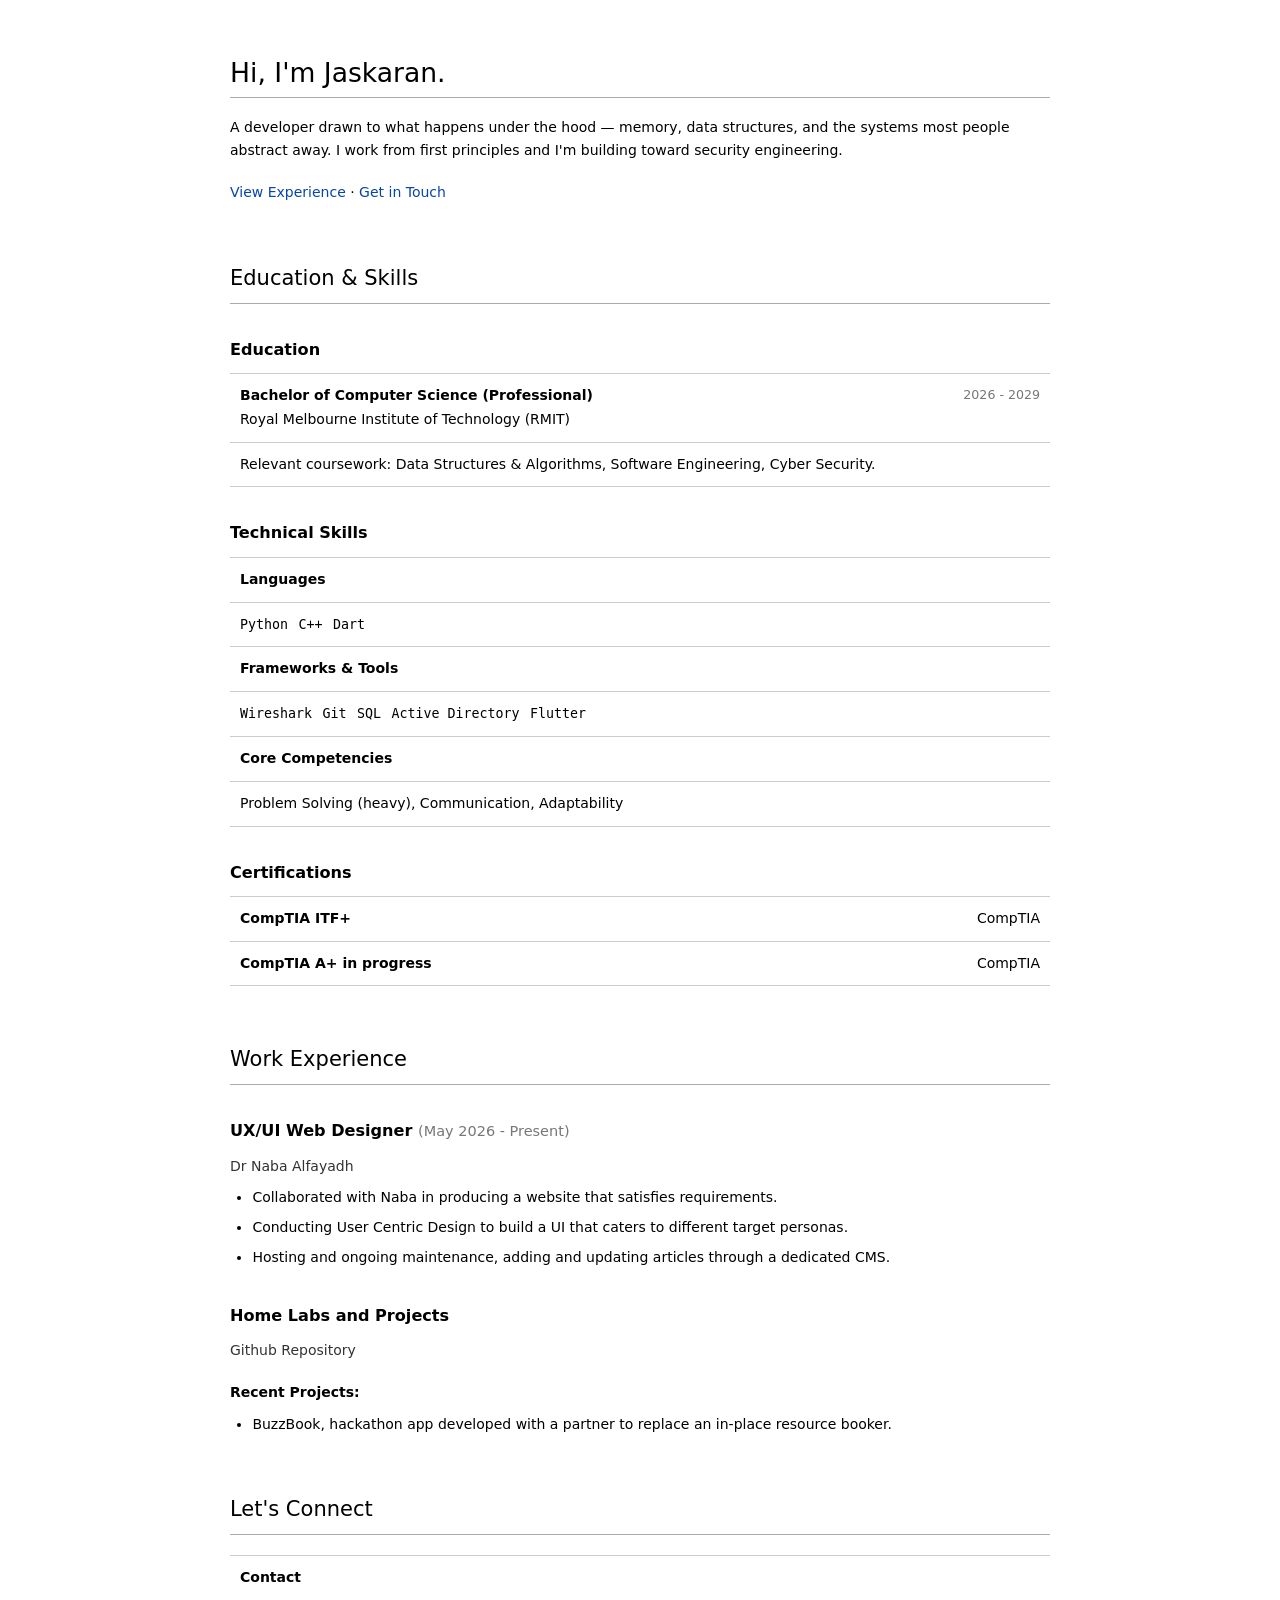
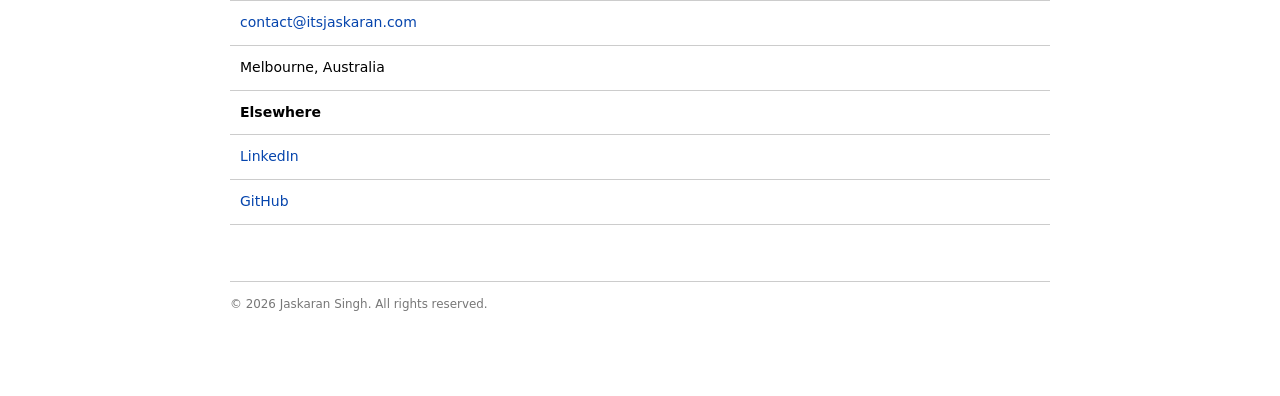
==== commit 7c8037d5: "fixes" ====
--- a/index.html
+++ b/index.html
@@ -60,7 +60,6 @@
       <tr>
         <td>
           <b>CompTIA A+ in progress</b><br />
-          <span class="mark">Issued Month Year · Credential ID XXXXXXXX</span>
         </td>
         <td>CompTIA</td>
       </tr>
--- a/styles.css
+++ b/styles.css
@@ -1,68 +1,66 @@
-/* Reference-manual theme (cppreference / MediaWiki style) */
-
-body {
+ body {
   margin: 0;
   background: #fff;
   color: #000;
   font-family: "DejaVu Sans", "Bitstream Vera Sans", Verdana, Arial, sans-serif;
   font-size: 14px;
-  line-height: 1.5;
+  line-height: 1.7;
 }
-
+ 
 .page {
   max-width: 820px;
   margin: 0 auto;
-  padding: 24px 20px 40px;
+  padding: 56px 24px 72px;
 }
-
+ 
 a { color: #0645ad; text-decoration: none; }
 a:visited { color: #0b0080; }
 a:hover { text-decoration: underline; }
-
+ 
 h1, h2, h3, h4 { color: #000; font-weight: normal; margin: 0; }
-
+ 
 h1 {
   font-size: 1.9em;
   line-height: 1.3;
-  padding-bottom: 2px;
-  margin-bottom: 10px;
+  padding-bottom: 6px;
+  margin-bottom: 18px;
   border-bottom: 1px solid #aaa;
 }
-
+ 
 h2 {
   font-size: 1.5em;
-  padding-bottom: 2px;
-  margin: 28px 0 10px;
+  padding-bottom: 6px;
+  margin: 56px 0 20px;
   border-bottom: 1px solid #aaa;
 }
-
+ 
 h3 {
   font-size: 1.15em;
   font-weight: bold;
-  margin: 18px 0 6px;
+  margin: 32px 0 10px;
 }
-
+ 
 h4 {
   font-size: 1em;
   font-weight: bold;
-  margin: 10px 0 4px;
+  margin: 18px 0 6px;
 }
-
-p { margin: 6px 0; }
-
-ul { margin: 4px 0 8px; padding-left: 1.6em; }
-li { margin: 2px 0; }
-
+ 
+p { margin: 10px 0; }
+ 
+ul { margin: 8px 0 14px; padding-left: 1.6em; }
+li { margin: 6px 0; }
+ 
 code {
   font-family: "DejaVu Sans Mono", Consolas, Menlo, monospace;
   font-size: 0.95em;
   margin-right: 6px;
 }
-
-.links { margin-top: 10px; }
-
-.sub { margin: 0 0 4px; color: #333; }
-
+ 
+.links { margin-top: 18px; }
+ 
+.sub { margin: 0 0 8px; color: #333; }
+ 
 /* grey annotation, like "(since C++11)" */
 .mark {
   color: #777;
@@ -70,38 +68,38 @@
   font-weight: normal;
   white-space: nowrap;
 }
-
+ 
 /* description tables */
 table.dsc {
   width: 100%;
   border-collapse: collapse;
-  margin: 6px 0 10px;
+  margin: 10px 0 18px;
 }
 table.dsc td {
   border-top: 1px solid #ccc;
   border-bottom: 1px solid #ccc;
-  padding: 4px 8px;
+  padding: 10px 10px;
   vertical-align: top;
 }
 table.dsc td.mark,
 table.dsc td:last-child:not([colspan]) { text-align: right; }
-
+ 
 .dsc-hitem td {
-  background: #f2f2f2;
   font-weight: bold;
+  padding-top: 16px;
 }
-
+ 
 .footnote {
-  margin-top: 30px;
-  padding-top: 6px;
+  margin-top: 56px;
+  padding-top: 12px;
   border-top: 1px solid #ccc;
   color: #777;
   font-size: 0.85em;
 }
-
+ 
 @media (max-width: 560px) {
   body { font-size: 13.5px; }
   h1 { font-size: 1.6em; }
 }
-
+ 
 table.dsc span.mark { white-space: normal; }
